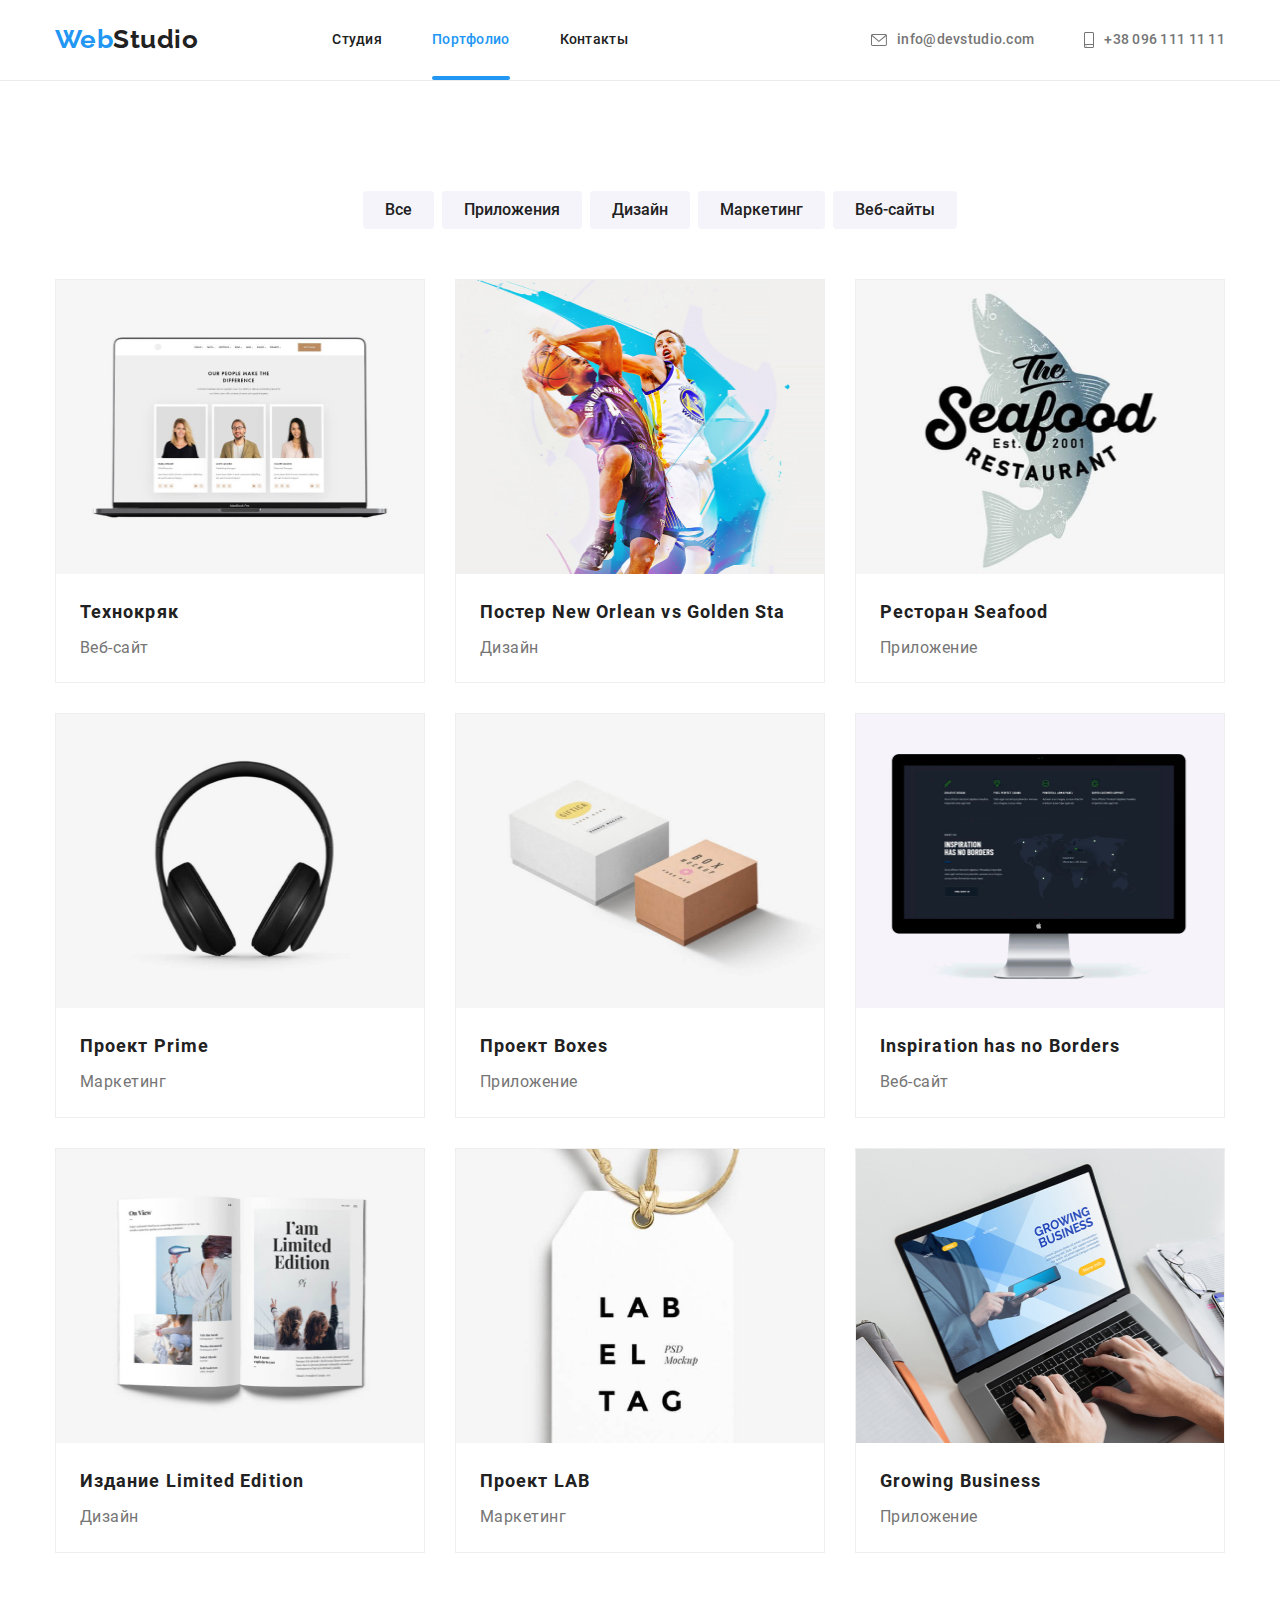
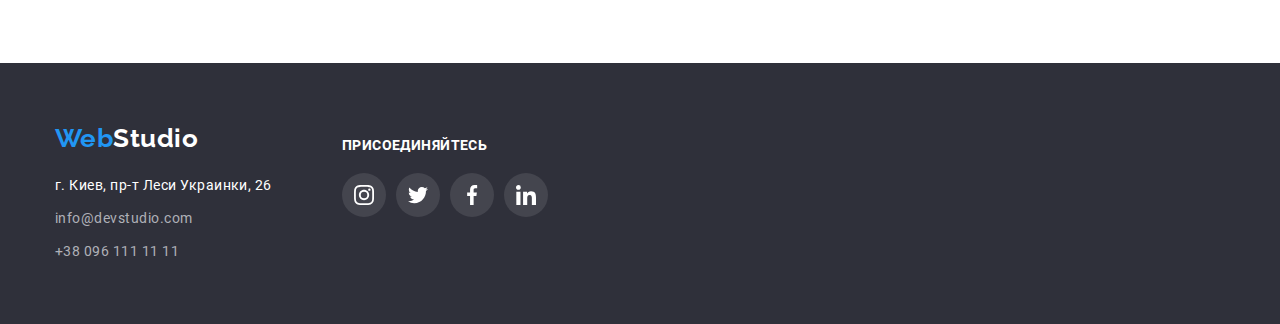
==== portfolio.html @ 71813b37 "goit-markup-hw-05" ====
<!DOCTYPE html>
<html lang="ru">
<head>
    <meta charset="UTF-8">
    <meta name="viewport" content="width=device-width, initial-scale=1.0">
    <title>WebStudio</title>
    <link href="https://fonts.googleapis.com/css2?family=Raleway:ital,wght@0,400;0,500;0,700;1,400;1,500;1,700&family=Roboto:ital,wght@0,400;0,500;0,700;0,900;1,400;1,500;1,700;1,900&display=swap"
    rel="stylesheet">
    <link rel="stylesheet" href="./css/normalize.css">
    <link rel="stylesheet" href="./css/style.css">
</head>
<body>

<!--Навигация-->
<header class="header">
<div class="container">
    <a class="logo" href="./index.html">Web<span class="logo-text">Studio</span></a>
<nav>
    <ul class="menu">
    <li class="menu-item">
        <a class="link" href="./index.html">Студия</a>
    </li>
    <li class="menu-item">
        <a class="link current" href="./portfolio.html">Портфолио</a>
    </li>
    <li class="menu-item">
        <a class="link" href="#address">Контакты</a>
    </li>
    </ul>
</nav>

<ul class="contacts">
    <li class="contacts-item">
        <a class="address-link" href="mailto:info@devstudio.com"
        ><svg class="link-icons" width="16px" height="12px">
            <use href="./img/sprite.svg#envelope"></use>
        </svg>info@devstudio.com</a>
    </li>
    <li class="contacts-item">
        <a class="address-link" href="tel:+380961111111"
        ><svg class="link-icons" width="10px" height="16px">
            <use href="./img/sprite.svg#smartphone"></use>
        </svg>+38 096 111 11 11</a>
    </li>
</ul>
</div>
</header>

<!-- Портфолио -->
<main>
<section class="portfolio">
    <div class="container portfolio-padding">
    <h1 hidden>Портфолио</h1>
    <ul class="filter">
        <li class="filter-items"> <button class="link-filter" type="button">Все</button></li>
        <li class="filter-items"> <button class="link-filter" type="button">Приложения</button></li>
        <li class="filter-items"> <button class="link-filter" type="button">Дизайн</button></li>
        <li class="filter-items"> <button class="link-filter" type="button">Маркетинг</button></li>
        <li class="filter-items"> <button class="link-filter" type="button">Веб-сайты</button></li>
    </ul>
    <ul class="content">
        <li class="content-items">
            <a class="link" href="">
            <div class="content-overlay">
                <img class="img-block" src="./img/portfolio/techno-crack.jpg" width="368" height="294" alt="Технокряк"/>
                <p class="description">Технокряк это современная площадка распространения коронавируса. 
                Компании используют эту платформу для цифрового
                шпионажа и атак на защищённые сервера конкурентов.</p>
            </div>
            <h2 class="title">Технокряк</h2>
            <p class="type">Веб-сайт</p>
            </a>
        </li>
        <li class="content-items">
            <a class="link" href="">
            <div class="content-overlay">
                <img class="img-block" src="./img/portfolio/poster.jpg" width="368" height="294" alt="Постер New Orlean vs Golden Sta"/>
                <p class="description">Lorem ipsum, dolor sit amet consectetur adipisicing elit. 
                    Ipsa facere molestiae quam corporis, voluptatem debitis nisi dolorem earum voluptas 
                    incidunt esse quod veritatis fugiat natus laudantium dolores impedit iusto asperiores.</p>
            </div>
            <h2 class="title">Постер New Orlean vs Golden Sta</h2>
            <p class="type">Дизайн</p>
            </a>
        </li>
        <li class="content-items">
            <a class="link" href="">
            <div class="content-overlay">
                <img class="img-block" src="./img/portfolio/seafood.jpg" width="368" height="294" alt="Ресторан Seafood"/>
                <p class="description">Lorem ipsum, dolor sit amet consectetur adipisicing elit. 
                    Ipsa facere molestiae quam corporis, voluptatem debitis nisi dolorem earum voluptas 
                    incidunt esse quod veritatis fugiat natus laudantium dolores impedit iusto asperiores.</p>
            </div>
            <h2 class="title">Ресторан Seafood</h2>
            <p class="type">Приложение</p>
            </a>
        </li>
        <li class="content-items">
            <a class="link" href="">
            <div class="content-overlay">
                <img class="img-block" src="./img/portfolio/prime.jpg" width="368" height="294" alt="Проект Prime"/>
                <p class="description">Lorem ipsum, dolor sit amet consectetur adipisicing elit. 
                    Ipsa facere molestiae quam corporis, voluptatem debitis nisi dolorem earum voluptas 
                    incidunt esse quod veritatis fugiat natus laudantium dolores impedit iusto asperiores.</p>
            </div>
            <h2 class="title">Проект Prime</h2>
            <p class="type">Маркетинг</p>
            </a>
        </li>
        <li class="content-items">
            <a class="link" href="">
            <div class="content-overlay">
                <img class="img-block" src="./img/portfolio/boxes.jpg" width="368" height="294" alt="Проект Boxes"/>
                <p class="description">Lorem ipsum, dolor sit amet consectetur adipisicing elit. 
                    Ipsa facere molestiae quam corporis, voluptatem debitis nisi dolorem earum voluptas 
                    incidunt esse quod veritatis fugiat natus laudantium dolores impedit iusto asperiores.</p>
            </div>
            <h2 class="title">Проект Boxes</h2>
            <p class="type">Приложение</p>
            </a>
        </li>
        <li class="content-items">
            <a class="link" href="">
            <div class="content-overlay">
                <img class="img-block" src="./img/portfolio/inspiration.jpg" width="368" height="294" alt="Inspiration has no Borders"/>
                <p class="description">Lorem ipsum, dolor sit amet consectetur adipisicing elit. 
                    Ipsa facere molestiae quam corporis, voluptatem debitis nisi dolorem earum voluptas 
                    incidunt esse quod veritatis fugiat natus laudantium dolores impedit iusto asperiores.</p>
            </div>
            <h2 class="title">Inspiration has no Borders</h2>
            <p class="type">Веб-сайт</p>
            </a>
        </li>
        <li class="content-items">
            <a class="link" href="">
            <div class="content-overlay">
                <img class="img-block" src="./img/portfolio/limited-edition.jpg" width="368" height="294" alt="Издание Limited Edition"/>
                <p class="description">Lorem ipsum, dolor sit amet consectetur adipisicing elit. 
                    Ipsa facere molestiae quam corporis, voluptatem debitis nisi dolorem earum voluptas 
                    incidunt esse quod veritatis fugiat natus laudantium dolores impedit iusto asperiores.</p>
            </div>
            <h2 class="title">Издание Limited Edition</h2>
            <p class="type">Дизайн</p>
            </a>
        </li>
        <li class="content-items">
            <a class="link" href="">
            <div class="content-overlay">
                <img class="img-block" src="./img/portfolio/lab.jpg" width="368" height="294" alt="Проект LAB"/>
                <p class="description">Lorem ipsum, dolor sit amet consectetur adipisicing elit. 
                    Ipsa facere molestiae quam corporis, voluptatem debitis nisi dolorem earum voluptas 
                    incidunt esse quod veritatis fugiat natus laudantium dolores impedit iusto asperiores.</p>
            </div>
            <h2 class="title">Проект LAB</h2>
            <p class="type">Маркетинг</p>
            </a>
        </li>
        <li class="content-items">
            <a class="link" href="">
            <div class="content-overlay">
                <img class="img-block" src="./img/portfolio/growing.jpg" width="368" height="294" alt="Growing Business"/>
                <p class="description">Lorem ipsum, dolor sit amet consectetur adipisicing elit. 
                    Ipsa facere molestiae quam corporis, voluptatem debitis nisi dolorem earum voluptas 
                    incidunt esse quod veritatis fugiat natus laudantium dolores impedit iusto asperiores.</p>
            </div>
            <h2 class="title">Growing Business</h2>
            <p class="type">Приложение</p>
            </a>
        </li>
        </ul>
    </div>
</section>
</main>

<!-- footer -->
<footer class="footer">
    <div class="container footer-padding">
        <div>
        <a class="logo" href="./index.html">Web<span class="logo-text">Studio</span></a>
        <address class="address" id="address">
        <a class="map" href="https://goo.gl/maps/mBAU42XWuLWp58m89" target="_blank" rel="noopener noreferer">
            г. Киев, пр-т Леси Украинки, 26</a>
        <a class="link" href="mailto:info@devstudio.com">info@devstudio.com</a>
        <a class="link" href="tel:+380961111111">+38 096 111 11 11</a>
        </address>
    </div>
    <div>
        <div class="footer-icon">
            <p class="footer-title">присоединяйтесь</p>
            <ul class="footer-list footer-social-icons">
                <li class="footer-social-icons-item">
                    <a class="footer-social-icons-link" href="https://instagram.com/" target="_blank" rel="noopener noreferer" aria-label="Instagram">
                    <svg class="footer-social-icons-svg">
                    <use href="./img/sprite.svg#instagram"></use></svg></a>
                </li>
                <li class="footer-social-icons-item">
                    <a class="footer-social-icons-link" href="https://twitter.com/" target="_blank" rel="noopener noreferer" aria-label="Twitter">
                    <svg class="footer-social-icons-svg">
                    <use href="./img/sprite.svg#twitter"></use></svg></a>
                </li>
                <li class="footer-social-icons-item">
                    <a class="footer-social-icons-link" href="https://facebook.com/" target="_blank" rel="noopener noreferer" aria-label="Facebook">
                    <svg class="footer-social-icons-svg">
                    <use href="./img/sprite.svg#facebook"></use></svg></a>
                </li>
                <li class="footer-social-icons-item">
                    <a class="footer-social-icons-link" href="https://linkedin.com/" target="_blank" rel="noopener noreferer" aria-label="Linkedin">
                    <svg class="footer-social-icons-svg">
                    <use href="./img/sprite.svg#linkedin"></use></svg></a>
                </li>
            </ul>
            </div>
        </div>
    </div>
    </footer>
    </body>
    </html>
---- css/style.css ----
/* roboto-regular - latin_cyrillic */
@font-face {
font-family: 'Roboto';
font-style: normal;
font-weight: 400;
src: url('../fonts/Roboto/roboto-v20-latin_cyrillic-regular.eot'); /* IE9 Compat Modes */
src: local('Roboto'), local('Roboto-Regular'),
    url('../fonts/Roboto/roboto-v20-latin_cyrillic-regular.eot?#iefix') format('embedded-opentype'), /* IE6-IE8 */
    url('../fonts/Roboto/roboto-v20-latin_cyrillic-regular.woff2') format('woff2'), /* Super Modern Browsers */
    url('../fonts/Roboto/roboto-v20-latin_cyrillic-regular.woff') format('woff'), /* Modern Browsers */
    url('../fonts/Roboto/roboto-v20-latin_cyrillic-regular.ttf') format('truetype'), /* Safari, Android, iOS */
    url('../fonts/Roboto/roboto-v20-latin_cyrillic-regular.svg#Roboto') format('svg'); /* Legacy iOS */
}

/* roboto-500 - latin_cyrillic */
@font-face {
font-family: 'Roboto';
font-style: normal;
font-weight: 500;
src: url('../fonts/Roboto/roboto-v20-latin_cyrillic-500.eot'); /* IE9 Compat Modes */
src: local('Roboto Medium'), local('Roboto-Medium'),
    url('../fonts/Roboto/roboto-v20-latin_cyrillic-500.eot?#iefix') format('embedded-opentype'), /* IE6-IE8 */
    url('../fonts/Roboto/roboto-v20-latin_cyrillic-500.woff2') format('woff2'), /* Super Modern Browsers */
    url('../fonts/Roboto/roboto-v20-latin_cyrillic-500.woff') format('woff'), /* Modern Browsers */
    url('../fonts/Roboto/roboto-v20-latin_cyrillic-500.ttf') format('truetype'), /* Safari, Android, iOS */
    url('../fonts/Roboto/roboto-v20-latin_cyrillic-500.svg#Roboto') format('svg'); /* Legacy iOS */
}

/* roboto-700 - latin_cyrillic */
@font-face {
font-family: 'Roboto';
font-style: normal;
font-weight: 700;
src: url('../fonts/Roboto/roboto-v20-latin_cyrillic-700.eot'); /* IE9 Compat Modes */
src: local('Roboto Bold'), local('Roboto-Bold'),
    url('../fonts/Roboto/roboto-v20-latin_cyrillic-700.eot?#iefix') format('embedded-opentype'), /* IE6-IE8 */
    url('../fonts/Roboto/roboto-v20-latin_cyrillic-700.woff2') format('woff2'), /* Super Modern Browsers */
    url('../fonts/Roboto/roboto-v20-latin_cyrillic-700.woff') format('woff'), /* Modern Browsers */
    url('../fonts/Roboto/roboto-v20-latin_cyrillic-700.ttf') format('truetype'), /* Safari, Android, iOS */
    url('../fonts/Roboto/roboto-v20-latin_cyrillic-700.svg#Roboto') format('svg'); /* Legacy iOS */
}

/* roboto-900italic - latin_cyrillic */
@font-face {
font-family: 'Roboto';
font-style: italic;
font-weight: 900;
src: url('../fonts/Roboto/roboto-v20-latin_cyrillic-900italic.eot'); /* IE9 Compat Modes */
src: local('Roboto Black Italic'), local('Roboto-BlackItalic'),
    url('../fonts/Roboto/roboto-v20-latin_cyrillic-900italic.eot?#iefix') format('embedded-opentype'), /* IE6-IE8 */
    url('../fonts/Roboto/roboto-v20-latin_cyrillic-900italic.woff2') format('woff2'), /* Super Modern Browsers */
    url('../fonts/Roboto/roboto-v20-latin_cyrillic-900italic.woff') format('woff'), /* Modern Browsers */
    url('../fonts/Roboto/roboto-v20-latin_cyrillic-900italic.ttf') format('truetype'), /* Safari, Android, iOS */
    url('../fonts/Roboto/roboto-v20-latin_cyrillic-900italic.svg#Roboto') format('svg'); /* Legacy iOS */
}

li {
    list-style-type: none; /* Убираем маркеры */
}

*,
*::before,
*::after {
    box-sizing: border-box;
}

:root {
    --main-text-cl: #757575;
    --accent-cl: #2196F3;
    --black: #212121;
    --gray: #ffffff99;
    --white: #ffffff;
    --dark-bg: #2F303A;
    --bg: #F5F4FA;
    --gray: #AFB1B8;
}

body {
    color: var(--black);
    background-color: var(--primary-bg);
    letter-spacing: 0.03em;
}

.container {
    width: 1200px;
    margin-left: auto;
    margin-right: auto;
    padding-left: 15px;
    padding-right: 15px;
}

.container.align-center {
    text-align: center;
}

.header > .container {
    display: flex;
    align-items: center;
}

.header .menu {
    display: flex;
    margin-top: 0;
    margin-bottom: 0;
}

.menu .menu-item:not(:last-child) {
    margin-right: 50px;
}

.header {
    border-bottom: 1px solid #ececec;
}

.header .logo {
    display: block;
    margin-right: 94px;
    color: var(--accent-cl);
    font-family: Raleway;
    font-weight: 700;
    font-size: 26px;
    line-height: 1.2;
    text-decoration: none;
}

.logo > .logo-text {
    color: var(--black);
}

.header .link {
    padding-top: 32px;
    padding-bottom: 32px;
    display: block;
    color: var(--black);
    font-family: Roboto;
    font-weight: 500;
    font-size: 14px;
    line-height: 1.14;
    letter-spacing: 0.02em;
    text-decoration: none;
    transition-property: color;
    transition-duration: 250ms;
    transition-timing-function: cubic-bezier(0.4, 0, 0.2, 1);
    }

.header .link.current {
    position: relative;
    color: var(--accent-cl);
}
.header .link.current::after {
    content: '';
    display: block;
    position: absolute;
    left: 0;
    bottom: 0;
    height: 4px;
    width: 100%;
    background-color: var(--accent-cl);
    border-radius: 2px;
}

.header .link:hover,
.link:focus {
    color: var(--accent-cl);
}

.header .contacts {
    display: flex;
    margin-left: auto;
    margin-top: 0;
    margin-bottom: 0;
}

.contacts .contacts-item:not(:last-child) {
    margin-right: 50px;
}

.contacts .address-link{
    display: flex;
    align-items: center;
}

.header .address-link {
    fill: var(--main-text-cl);
    padding-top: 32px;
    padding-bottom: 32px;
    color: var(--main-text-cl);
    font-family: Roboto;
    font-weight: 500;
    font-size: 14px;
    line-height: 1.14;
    letter-spacing: 0.02em;
    text-decoration: none;
}

.header .address-link:hover,
.address-link:focus {
color: var(--accent-cl);
fill: var(--accent-cl);
}

.link-icons {
    margin-right: 10px;
}

.hero {
    background-color: var(--dark-bg);
    background-image: linear-gradient(
    rgba(47, 48, 58, 0.4),
    rgba(47, 48, 58, 0.4)),
    url(../img/bg-Img.jpg);
    background-color: #c4c4c4;
    background-size: cover;
    background-repeat: no-repeat;
    background-position: center;
}

.hero > .container {
    padding-top: 200px;
    padding-bottom: 200px;
}

.hero .title {
    max-width: 700px;
    margin-left: auto;
    margin-right: auto;
    color: var(--white);
    font-family: Roboto;
    font-weight: 900;
    font-size: 44px;
    line-height: 1.4;
    text-align: center;
    letter-spacing: 0.06em;
    text-transform: uppercase;
}

.hero .button {
    padding: 10px 32px;
    background-color: var(--accent-cl);
    font-family: Roboto;
    color: var(--white);
    font-weight: 700;
    font-size: 16px;
    line-height: 1.8;
    align-items: center;
    text-align: center;
    letter-spacing: 0.06em;
    margin-top: 40px;
    box-shadow: 0px 4px 4px rgba(0, 0, 0, 0.15);
    border-radius: 4px;
    border: 0;
}

.hero .button:hover,
.hero .button:focus {
    background: #188ce8;
    box-shadow: 0px 4px 4px rgba(0, 0, 0, 0.15);
}

.features-list .items {
    width: calc((100% - 90px) / 4);
}

.features-list .items:not(:last-child) {
    margin-right: 30px;
}

.features-list .items::before {
    display: block;
    content: '';
    height: 120px;
    background-color: var(--bg);
    background-repeat: no-repeat;
    background-position: center;
    border-radius: 4px;
}

.features-list .items:nth-child(1)::before {
    background-image: url(../img/icons/antenna.svg);
}

.features-list .items:nth-child(2)::before {
    background-image: url(../img/icons/clock.svg);
}

.features-list .items:nth-child(3)::before {
    background-image: url(../img/icons/diagram.svg);
}

.features-list .items:nth-child(4)::before {
    background-image: url(../img/icons/astronaut.svg);
}

.features .features-list {
    padding: 94px 0px;
    display: flex;
}

.features-list .items {

    width: calc((100% - 90px) / 4);
}

.features-list .items:not(:last-child) {
    margin-right: 30px;
}

.features .title {
    color: var(--black);
    font-family: Roboto;
    font-weight: 700;
    font-size: 14px;
    line-height: 1.14;
    text-transform: uppercase;
}

.features .paragraph {
    margin-top: 10px;
    color: var(--main-text-cl);
    font-family: Roboto;
    font-weight: 400;
    font-size: 14px;
    line-height: 1.7;
}

.wedo .list-margin {
    margin-top: 50px;
    display: flex;
}

.list-margin .item-img {
    position: relative;
}

.list-margin .item-img:not(:last-child) {
    margin-right: 30px;
}

.wedo .title {
    margin-top: 0;
    margin-bottom: 0;
    color: var(--black);
    font-weight: 700;
    font-family: Roboto;
    font-size: 36px;
    line-height: 1.2;
    text-align: center;
}

.img-block {
    display: block;
}

.wedo .wedo-content {
    position: absolute;
    bottom: 0;
    margin-top: 0;
    margin-bottom: 0;
    padding-top: 27px;
    padding-bottom: 27px;
    width: 100%;
    font-weight: 700;
    font-family: Roboto;
    font-size: 14px;
    line-height: 1.14;
    text-align: center;
    text-transform: uppercase;
    background-color: rgba(47, 48, 58, 0.8);
    color: var(--white);
}

.container.team-padding {
    padding-top: 94px;
    padding-bottom: 94px;
}

.team.margin {
    margin-top: 94px;
}

.team {
    background: var(--bg);
}

.team .team-list {
    margin-top: 50px;
    display: flex;
    justify-content: center;
    padding-left: 0;
}

.team-list > .list-description {
    padding-bottom: 30px;
    background: var(--primary-bg);
    box-shadow: 0px 1px 3px #0000001f, 0px 1px 1px #00000024,
    0px 2px 1px #00000033;
    border-radius: 0px 0px 4px 4px;
}

.team-list .list-description:not(:last-child) {
    margin-right: 30px;
}

.team .title {
    color: var(--black);
    font-family: Roboto;
    font-weight: 700;
    font-size: 36px;
    line-height: 1.2;
    text-align: center;
}

.team .name {
    margin-top: 30px;
    color: var(--black);
    font-family: Roboto;
    font-weight: 500;
    font-size: 16px;
    line-height: 1.2x;
    text-align: center;
}

.team .position {
    margin-top: 10px;
    color: var(--main-text-cl);
    font-family: Roboto;
    font-weight: 400;
    font-size: 16px;
    line-height: 1.2x;
    text-align: center;
}

.clients.container {
    padding-bottom: 94px;
}

.clients .title {
    margin-top: 94px;
    margin-bottom: 0;
    color: var(--black);
    font-family: Roboto;
    font-weight: 700;
    font-size: 36px;
    line-height: 1.167;
    text-align: center;
}

.clients .clients-list {
    display: flex;
    justify-content: center;
    margin-top: 50px;
}

.clients .clients-item:not(:last-child) {
    margin-right: 30px;
}

.clients .clients-links {
    display: flex;
    width: 170px;
    height: 90px;
    justify-content: center;
    align-items: center;
    fill: var(--gray);
    border: 1px solid var(--gray);
    border-radius: 4px;
}

.clients .clients-links:hover,
.clients .clients-links:focus {
    border: 1px solid var(--accent-cl);
    fill: var(--accent-cl);
}

.container.footer-padding {
    padding-top: 60px;
    padding-bottom: 60px;
    display: flex;
}

.footer {
    background-color: var(--dark-bg);
}

.footer .logo {
    display: inline-block;
    font-family: Raleway;
    font-weight: 700;
    font-size: 26px;
    line-height: 1.2;
    color: var(--accent-cl);
    text-decoration: none;
}

.footer .logo-text {
    color: var(--white);
}

.footer .address {
    font-family: Roboto;
    font-style: normal;
    font-weight: normal;
    margin-top: 20px;
}

.footer .map {
    color: var(--white);
    font-family: Roboto;
    font-weight: 400;
    font-size: 14px;
    line-height: 1.7;
    text-decoration: none;
}

.footer-icon p {
    display: flex;
    margin-bottom: 20px;
    font-family: Roboto;
    font-style: normal;
    font-weight: bold;
    font-size: 14px;
    letter-spacing: 0.03em;
    text-transform: uppercase;
    color: var(--white);
}

.footer-icon {
    margin-left: 70px;
}

.footer .link {
    width: 20%;
    display: block;
    margin-top: 9px;
    color: var(--gray);
    font-family: Roboto;
    font-weight: 400;
    font-size: 14px;
    line-height: 1.7;
    text-decoration: none;
    white-space: nowrap;
}

.footer-social-icons {
    display: flex;
    padding: 0 0;
}

.footer-social-icons-link {
    display: flex;
    justify-content: center;
    align-items: center;
    width: 44px;
    height: 44px;
    background-color: rgba(255, 255, 255, 0.1);
    border-radius: 50%;
}

.footer-social-icons-svg {
    width: 20px;
    height: 20px;
    fill: var(--white);
}

.footer-social-icons-item:not(:last-child) {
    margin-right: 10px;
}

.footer-social-icons-link:hover .social-icons-svg,
.footer-social-icons-link:focus .social-icons-svg {
    fill: var(--white);
}

.footer-social-icons-link:hover,
.footer-social-icons-link:focus {
    background-color: var(--accent-cl);
}

.backdrop {
    position: fixed;
    top: 0;
    left: 0;
    width: 100%;
    height: 100%;
    background: rgba(0, 0, 0, 0.2);
    transition-property: opacity;
    transition-duration: 250ms;
    transition-timing-function: cubic-bezier(0.4, 0, 0.2, 1);
}

.backdrop.is-hidden {
    opacity: 0;
    pointer-events: none;
}

.modal {
    position: absolute;
    top: 50%;
    left: 50%;
    width: 528px;
    height: 581px;
    background: var(--white);
    box-shadow: 0px 1px 3px rgba(0, 0, 0, 0.12), 0px 1px 1px rgba(0, 0, 0, 0.14),
    0px 2px 1px rgba(0, 0, 0, 0.2);
    border-radius: 4px;
    transform: translate(-50%, -50%) scale(1);
    transition: transform 250ms cubic-bezier(0.4, 0, 0.2, 1);
}

.backdrop.is-hidden .modal {
    transform: translate(-50%, -50%) scale(0);
}

.modal .modal-button {
    position: absolute;
    right: 8px;
    top: 8px;
    padding: 5px;
    width: 30px;
    height: 30px;
    background-color: var(--white);
    border: 1px solid rgba(0, 0, 0, 0.1);
    border-radius: 50%;
}

/* --Портфолио-- */
.portfolio .filter {
    display: flex;
    justify-content: center;
}

.portfolio .filter-items:not(:last-child) {
    margin-right: 8px;
}

.container.portfolio-padding {
    padding-top: 94px;
    padding-bottom: 94px;
}

.filter .link-filter {
    padding: 6px 22px;
    font-family: Roboto;
    font-weight: 500;
    font-size: 16px;
    line-height: 1.6;
    text-align: center;
    color: var(--black);
    background: #f5f4fa;
    border-radius: 4px;
    border: 0;
    transition-property: background-color, color, box-shadow;
    transition-duration: 250ms;
    transition-timing-function: cubic-bezier(0.4, 0, 0.2, 1);
}

.filter .link-filter:hover,
.link-filter:focus {
    background: var(--accent-cl);
    color: #ffffff;
    box-shadow: 0px 3px 1px rgba(0, 0, 0, 0.1), 0px 1px 2px rgba(0, 0, 0, 0.08),
    0px 2px 2px rgba(0, 0, 0, 0.12);
}

.portfolio .content {
    margin-top: 50px;
    display: flex;
    flex-wrap: wrap;
    padding-left: 0px;
}

.portfolio .content-items {
    width: calc((100% - 60px) / 3);
    border: 1px solid #eeeeee;
}

.portfolio .content-items:not(:nth-child(-n + 3)) {
    margin-top: 30px;
}

.content .type {
    margin-top: 4px;
    margin-bottom: 0;
    padding-left: 24px;
    color: var(--main-text-cl);
    font-weight: 400;
    font-size: 16px;
    line-height: 1.8;
}

.content-overlay {
    position: relative;
    display: flex;
    align-items: center;
    overflow: hidden;
}

.content-overlay::before {
    content: '';
    position: absolute;
    width: 100%;
    height: 100%;
    background: rgba(33, 150, 243, 0.9);
    opacity: 0;
    transition-property: opacity, transform;
    transition-duration: 250ms;
    transition-timing-function: cubic-bezier(0.4, 0, 0.2, 1);
    transform: translateY(100%);
}

.content .link:hover .content-overlay::before,
.content .link:focus .content-overlay::before {
    opacity: 1;
    transform: translateY(0);
}

.content-overlay > .description {
    position: absolute;
    margin-top: 0;
    margin-bottom: 0;
    padding-right: 24px;
    padding-left: 24px;
    font-size: 18px;
    line-height: 1.555;
    color: var(--white);
    font-family: Roboto;
    opacity: 0;
    transition-property: opacity, transform;
    transition-duration: 250ms;
    transition-timing-function: cubic-bezier(0.4, 0, 0.2, 1);
    transform: translateY(100%);
}

.content .link:hover .description,
.content .link:focus .description {
    opacity: 1;
    transform: translateY(0);
}

.content{
    justify-content: space-between;
}

.content .link {
    display: block;
    background: var(--white);
    text-decoration: none;
    padding-bottom: 20px;
}

.content .link:hover,
.content .link:focus {
    box-shadow: 0px 1px 1px rgba(0, 0, 0, 0.12), 0px 4px 4px rgba(0, 0, 0, 0.06),
    1px 4px 6px rgba(0, 0, 0, 0.16);
}

.content .title {
    margin-top: 20px;
    margin-bottom: 0;
    padding-left: 24px;
    color: var(--black);
    font-family: Roboto;
    font-weight: 700;
    font-size: 18px;
    line-height: 2;
    letter-spacing: 0.06em;
}

.content .type {
    margin-top: 4px;
    margin-bottom: 0;
    padding-left: 24px;
    color: var(--main-text-cl);
    font-family: Roboto;
    font-weight: 400;
    font-size: 16px;
    line-height: 1.8;
}

.social-icons {
    display: flex;
    padding: 0 0;
    margin-left: 32px;
}

.social-icons-link {
    display: flex;
    justify-content: center;
    align-items: center;
    width: 44px;
    height: 44px;
    background-color: var(--bg);
    border-radius: 50%;
}

.social-icons-svg {
    width: 20px;
    height: 20px;
    fill: var(--gray);
}

.social-icons-item:not(:last-child) {
    margin-right: 10px;
}

.social-icons-link:hover .social-icons-svg,
.social-icons-link:focus .social-icons-svg {
    fill: var(--white);
}

.social-icons-link:hover,
.social-icons-link:focus {
    background-color: var(--accent-cl);
}

.wedo .item-img:hover,
.wedo .item-img:focus {
    background-color: var(--accent-cl);
}
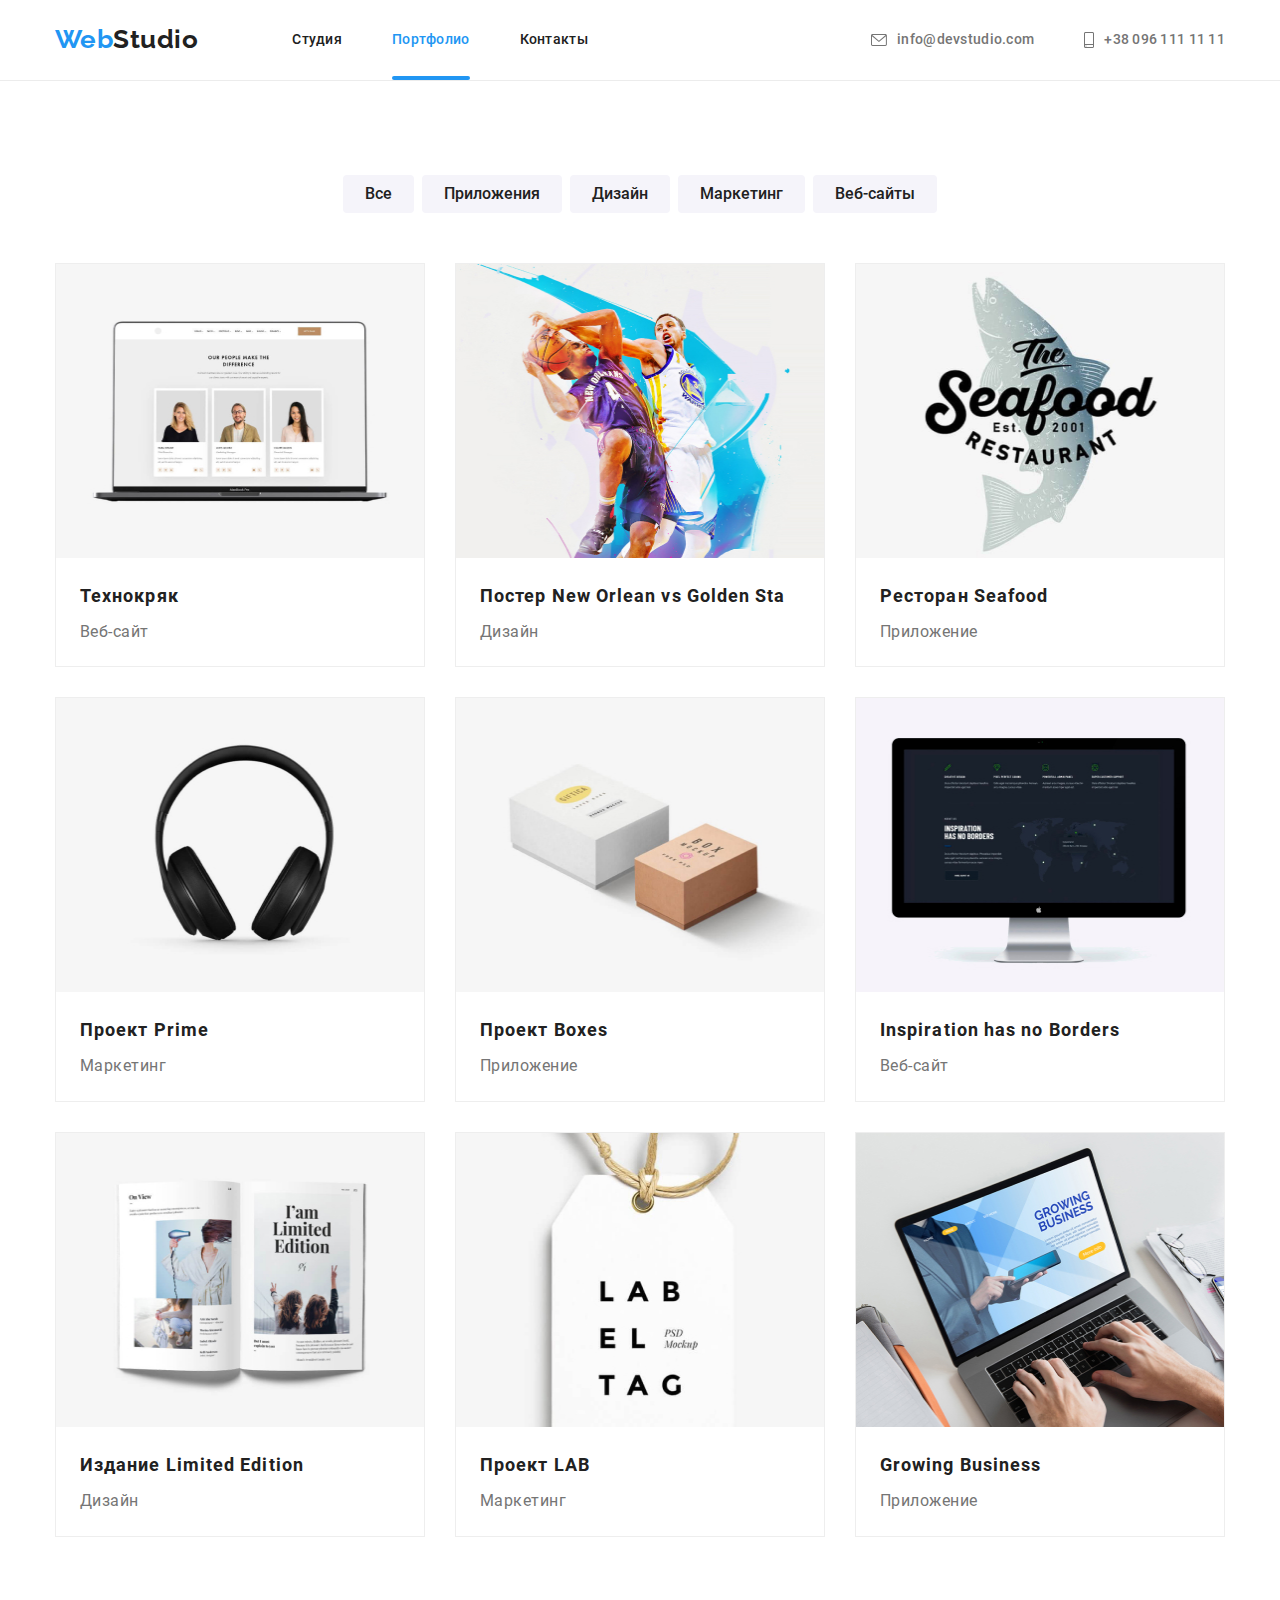
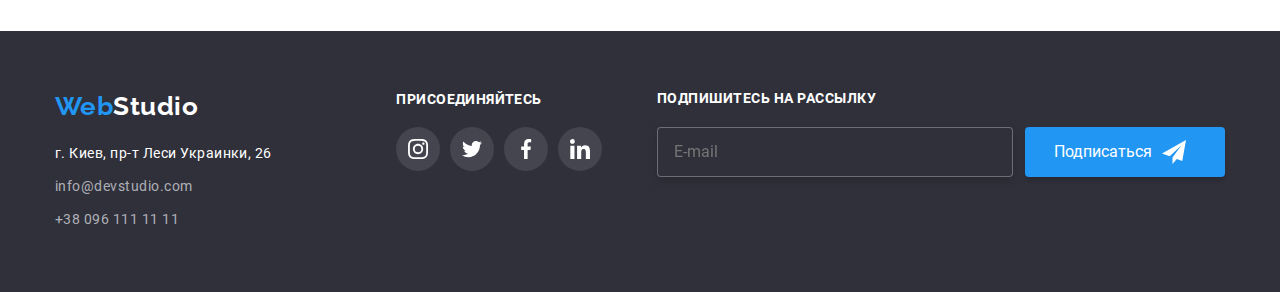
==== commit ba4412bb: "Добавляет форму" ====
--- a/portfolio.html
+++ b/portfolio.html
@@ -211,6 +211,18 @@
             </ul>
             </div>
         </div>
+        <div>
+            <a class="join-box">Подпишитесь на рассылку</a>
+            <form class="js-speaker-form">
+                <input class="mail-form" type="email" name="e-mail" id="e-mail" placeholder="E-mail" />
+                <button class="footer-button" type="submit">
+                    Подписаться
+                    <svg class="icon-send-svg" width="24px" height="24px">
+                        <use href="./img/sprite.svg#send"></use>
+                    </svg>
+                </button>
+            </form>
+        </div>
     </div>
     </footer>
     </body>
--- a/css/style.css
+++ b/css/style.css
@@ -81,6 +81,26 @@
     letter-spacing: 0.03em;
 }
 
+div, ul, li, p, form, b, button, a, input, textarea, img {
+    display: block;
+    box-sizing: border-box;
+    margin: 0;
+    padding: 0;
+}
+
+input, textarea {
+    outline: none;
+}
+
+label {
+    margin: 0;
+}
+
+a, a:hover {
+    text-decoration: none;
+    outline: none;
+}
+
 .container {
     width: 1200px;
     margin-left: auto;
@@ -245,10 +265,11 @@
     align-items: center;
     text-align: center;
     letter-spacing: 0.06em;
-    margin-top: 40px;
+    margin: 40px auto 0;
     box-shadow: 0px 4px 4px rgba(0, 0, 0, 0.15);
     border-radius: 4px;
     border: 0;
+    outline: none;
 }
 
 .hero .button:hover,
@@ -476,6 +497,7 @@
     padding-top: 60px;
     padding-bottom: 60px;
     display: flex;
+    justify-content: space-between;
 }
 
 .footer {
@@ -594,12 +616,13 @@
 }
 
 .modal {
+    padding: 40px;
     position: absolute;
     top: 50%;
     left: 50%;
     width: 528px;
     height: 581px;
-    background: var(--white);
+    background: #ffffff;
     box-shadow: 0px 1px 3px rgba(0, 0, 0, 0.12), 0px 1px 1px rgba(0, 0, 0, 0.14),
     0px 2px 1px rgba(0, 0, 0, 0.2);
     border-radius: 4px;
@@ -618,9 +641,169 @@
     padding: 5px;
     width: 30px;
     height: 30px;
-    background-color: var(--white);
+    background-color: #fff;
     border: 1px solid rgba(0, 0, 0, 0.1);
     border-radius: 50%;
+    transition-property: border;
+    transition-duration: 250ms;
+    transition-timing-function: cubic-bezier(0.4, 0, 0.2, 1);
+    outline: none;
+}
+
+.modal-button:hover,
+.modal-button:focus {
+    fill: var(--accent-cl);
+}
+.modal-content {
+    display: flex;
+    flex-direction: column;
+}
+
+.modal-content .title {
+    margin-top: 0;
+    margin-bottom: 12px;
+    font-family: Roboto;
+    font-weight: 700;
+    font-size: 20px;
+    line-height: 1.15;
+    text-align: center;
+    color: var(--black);
+}
+
+.modal-content-label {
+    position: relative;
+    display: block;
+    font-family: Roboto;
+    font-weight: 400;
+    font-size: 12px;
+    line-height: 1.166;
+    letter-spacing: 0.01em;
+    color: var(--main-text-cl);
+}
+
+.modal-content-label:nth-child(n + 3) {
+    margin-top: 10px;
+}
+
+.modal-content-imput {
+    margin-top: 4px;
+    padding-top: 12px;
+    padding-right: 16px;
+    padding-bottom: 12px;
+    padding-left: 35px;
+    display: block;
+    border: 1px solid rgba(33, 33, 33, 0.2);
+    border-radius: 4px;
+    width: 100%;
+    resize: none;
+    transition-duration: 250ms;
+    transition-timing-function: cubic-bezier(0.4, 0, 0.2, 1);
+}
+.modal-content-imput:hover,
+.modal-content-imput:focus {
+    border: 1px solid  var(--accent-cl);
+    cursor: url(../img/icons/finger.svg), pointer;
+}
+
+.modal-content-imput:hover ~ .modal-content-icon,
+.modal-content-imput:hover {
+    fill: var(--accent-cl);
+}
+
+.modal-content-imput:focus ~ .modal-content-icon,
+.modal-content-imput:focus {
+    fill: var(--accent-cl);
+}
+
+.modal-content-imput.coments {
+    padding-left: 16px;
+    height: 120px;
+}
+
+.modal-content-imput.coments::placeholder {
+    color: hsla(0, 0%, 46%, 0.5);
+}
+
+.modal-content-icon {
+    position: absolute;
+    top: 50%;
+    left: 12px;
+    transition-property: fill;
+    transition-duration: 250ms;
+    transition-timing-function: cubic-bezier(0.4, 0, 0.2, 1);
+}
+
+.modal-content-check {
+    display: flex;
+    align-items: center;
+    flex-direction: row-reverse;
+    margin-top: 20px;
+    margin-right: auto;
+    margin-left: auto;
+    font-family: Roboto;
+    font-weight: 400;
+    font-size: 14px;
+    line-height: 1.714;
+    color: var(--main-text-cl);
+}
+
+.input-check-castom {
+    margin-right: 7px;
+    width: 16px;
+    height: 15px;
+    border: 2px solid #212121;
+    border-radius: 4px;
+    fill: #ffffff;
+    background-color: #ffffff;
+    transition-property: background-color, border-color;
+    transition-duration: 250ms;
+    transition-timing-function: cubic-bezier(0.4, 0, 0.2, 1);
+}
+
+.input-check-castom svg {
+    display: block;
+}
+
+.modal-input-check:checked ~ .input-check-castom {
+    background-color: var(--accent-cl);
+    border-color: var(--accent-cl);
+}
+
+.modal-content-check .link {
+    margin-left: 4px;
+    color: var(--accent-cl);
+    border-bottom: 1px solid var(--accent-cl);
+    line-height: 13px;
+}
+
+.modal-content-button {
+    margin-top: 30px;
+    margin-right: auto;
+    margin-left: auto;
+    padding-top: 10px;
+    padding-right: 55px;
+    padding-bottom: 10px;
+    padding-left: 56px;
+    font-family: Roboto;
+    font-weight: 700;
+    font-size: 16px;
+    line-height: 1.875;
+    letter-spacing: 0.06em;
+    color: #ffffff;
+    background-color: #2196f3;
+    box-shadow: 0px 4px 4px rgba(0, 0, 0, 0.15);
+    border-radius: 4px;
+    border: 0;
+    transition-property: background-color;
+    transition-duration: 250ms;
+    transition-timing-function: cubic-bezier(0.4, 0, 0.2, 1);
+}
+
+.modal-content-button:hover,
+.modal-content-button:focus {
+    background: #188ce8;
+    box-shadow: 0px 4px 4px rgba(0, 0, 0, 0.15);
+    border-radius: 4px;
 }
 
 /* --Портфолио-- */
@@ -816,4 +999,56 @@
 .wedo .item-img:hover,
 .wedo .item-img:focus {
     background-color: var(--accent-cl);
+}
+
+.join-box {
+    font-family: Roboto;
+	font-weight: 700;
+	font-size: 14px;
+	line-height: 1.14;
+	margin-bottom: 20px;
+	text-transform: uppercase;
+	color: var(--white);
+}
+
+.mail-form {
+    width: 356px;
+    font-family: Roboto;
+	height: 50px;
+	border: 1px solid rgba(255, 255, 255, 0.3);
+	box-sizing: border-box;
+	filter: drop-shadow(0px 4px 4px rgba(0, 0, 0, 0.15));
+	border-radius: 4px;
+    background-color: var(--dark-bg);
+    color: var(--white);
+	padding-left: 16px;
+	margin-right: 12px;
+}
+
+.footer-button {
+	display: inline-flex;
+	align-items: center;
+    width: 200px;
+    font-family: Roboto;
+	height: 50px;
+	padding-top: 10px;
+	padding-right: 28px;
+	padding-bottom: 10px;
+	padding-left: 29px;
+	background: var(--accent-cl);
+	border-color: var(--accent-cl);
+	color: var(--white);
+	box-shadow: 0px 4px 4px rgba(0, 0, 0, 0.15);
+	border-radius: 4px;
+	border: 0;
+	cursor: pointer;
+}
+
+.icon-send-svg {
+	fill: var(--white);
+	margin-left: 10px;
+}
+
+.js-speaker-form{
+    display: flex;
 }